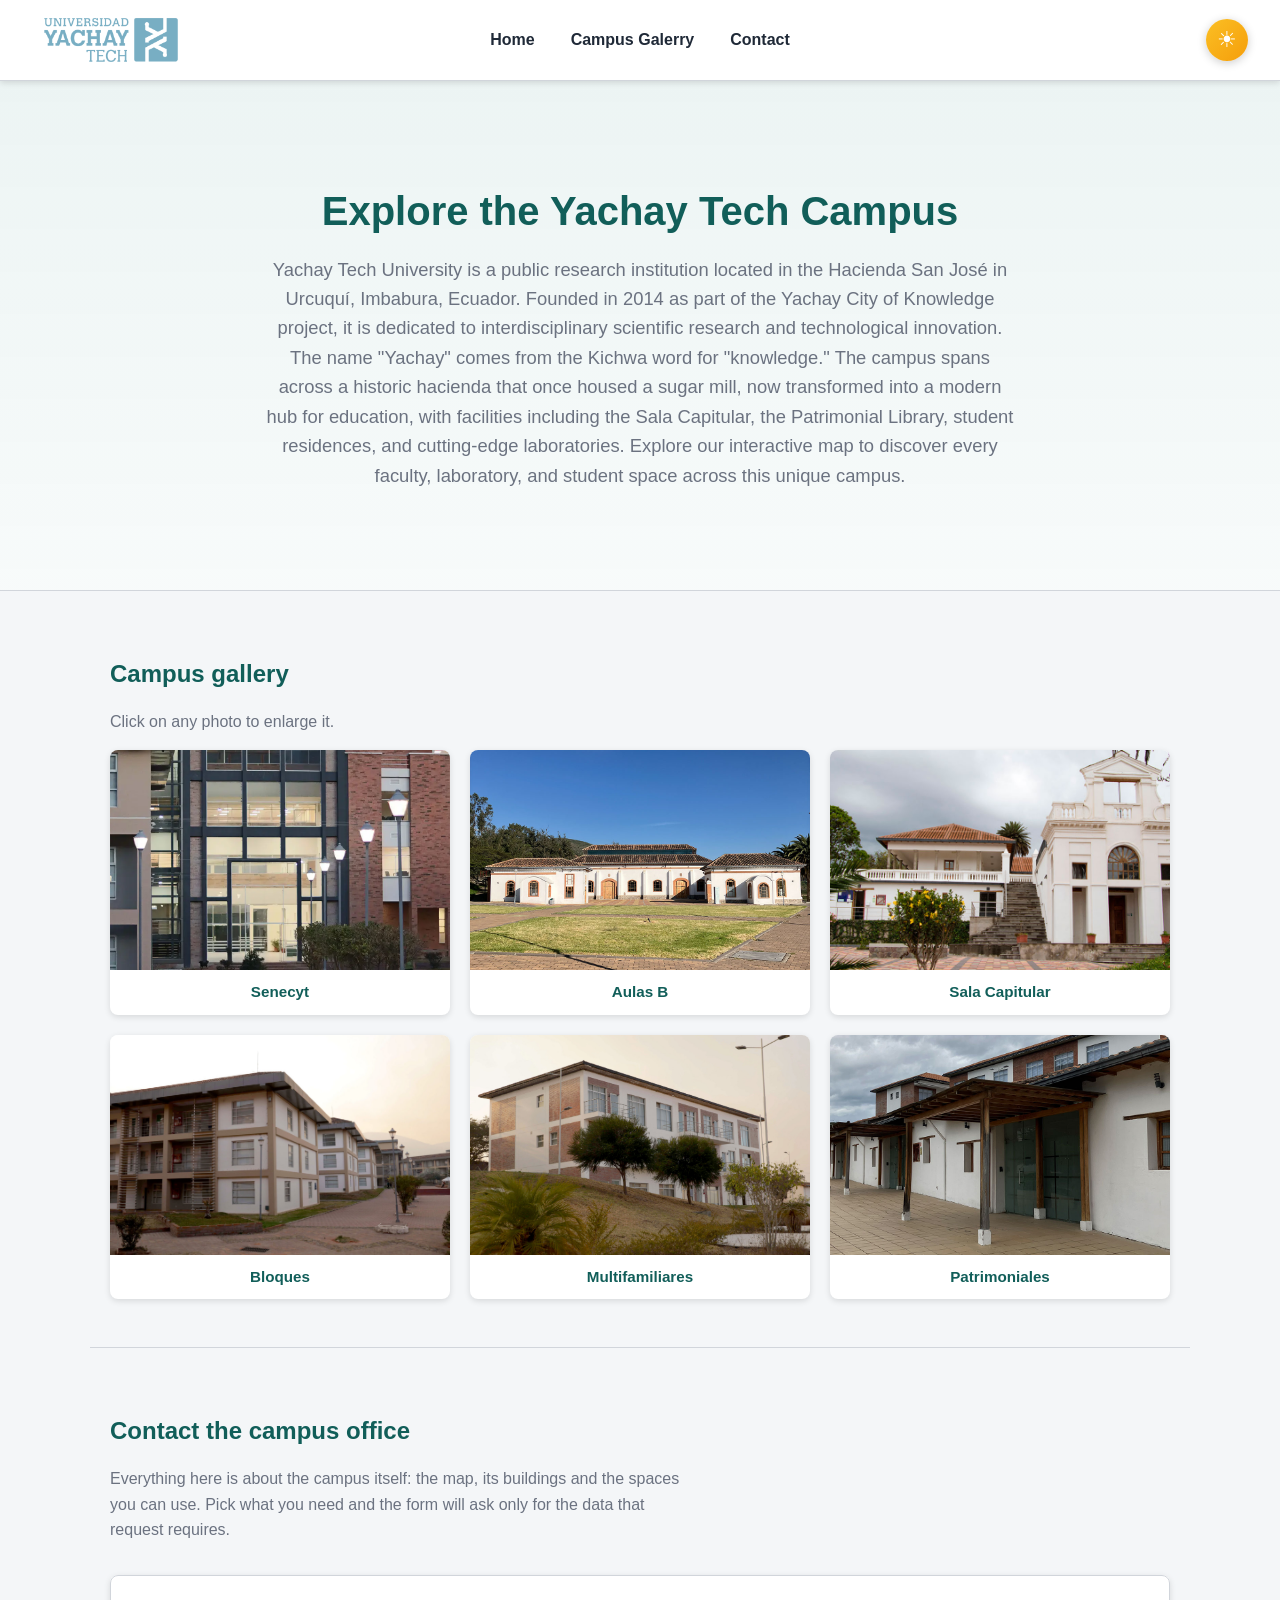
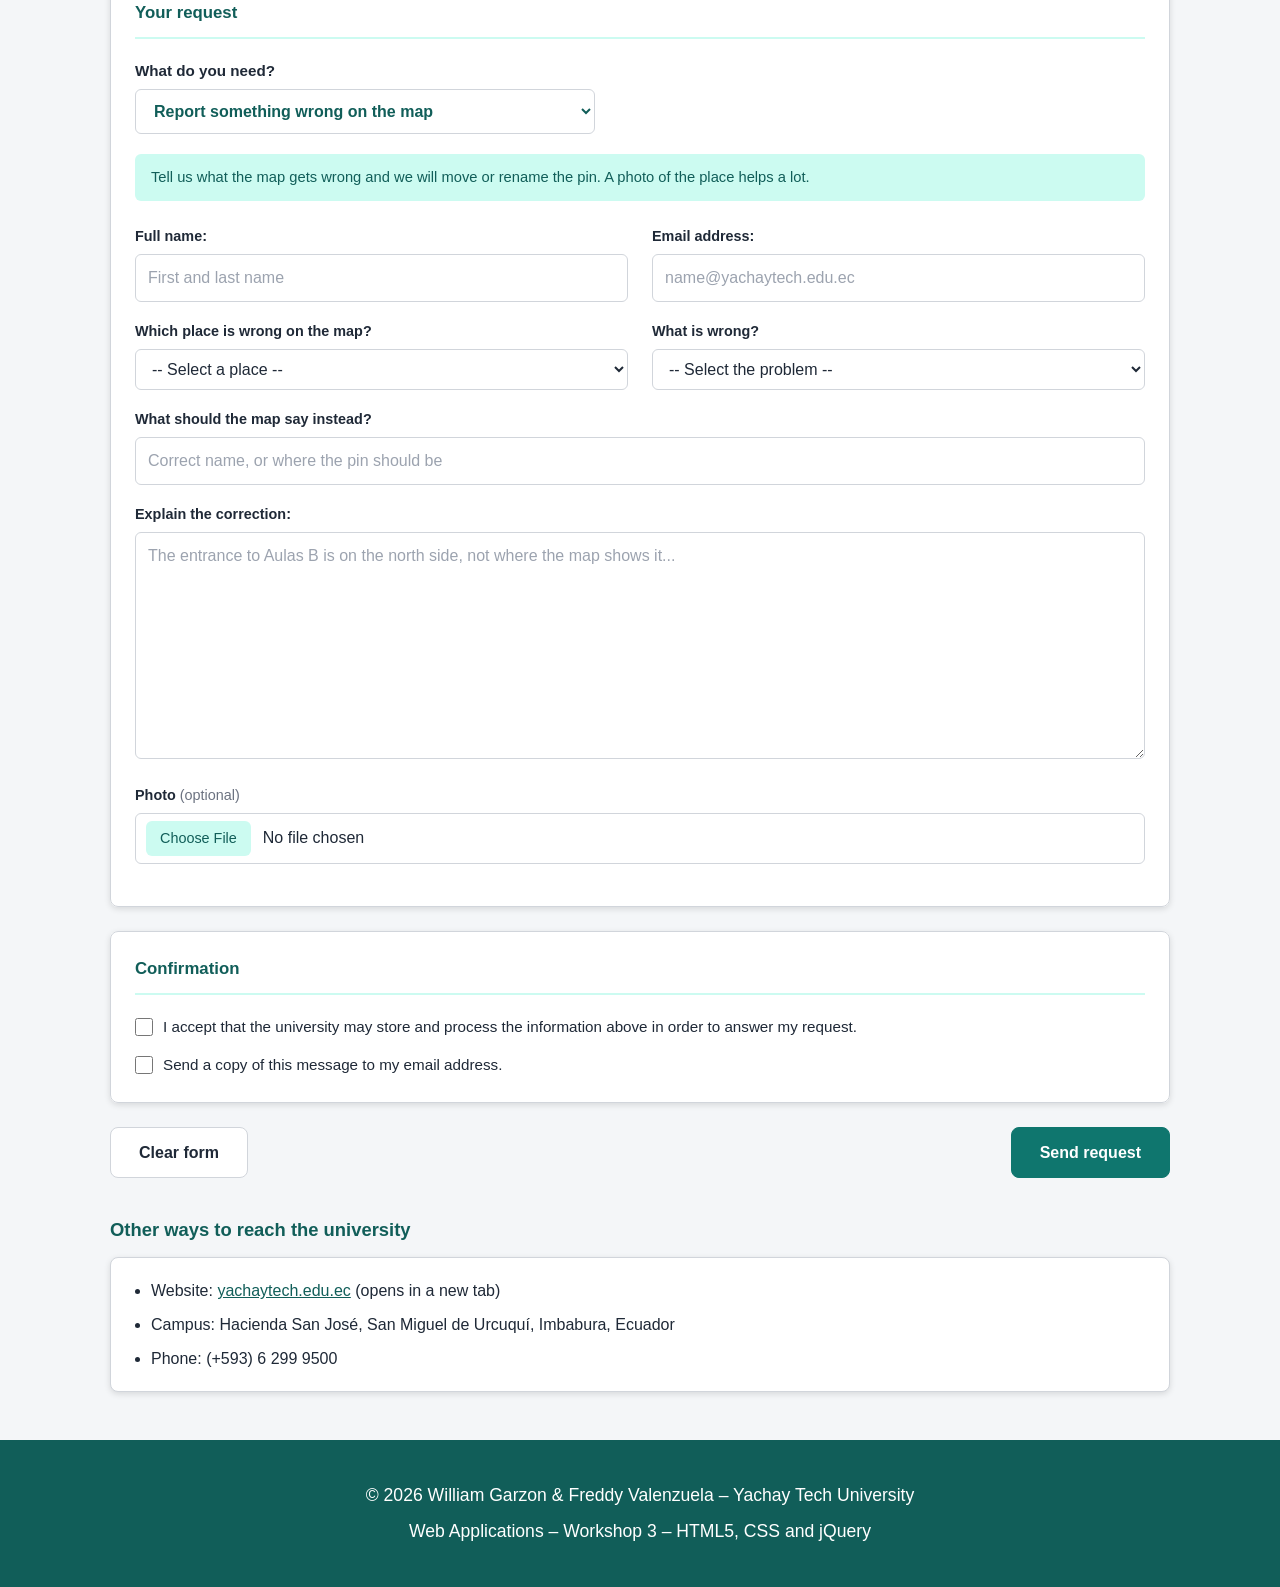
==== index.html @ a395639c "mover archivos a la carpeta raiz" ====
<!DOCTYPE html>
<html lang="en">

<head>
    <meta charset="UTF-8">
    <meta name="viewport" content="width=device-width, initial-scale=1.0">
    <title>Pagina Web </title>
    <link rel="stylesheet" href="style.css">

    <script src="https://code.jquery.com/jquery-3.7.1.min.js"></script>
</head>

<body>

    <a class="skip-link" href="#main">Skip to main content</a>

    <header class="navbar">
        <div class="logo">
            <img src="assets/logo_U.png" alt="Yachay Tech Logo">
        </div>
        <ul class="nav-links">
            <li><a href="#home">Home</a></li>
            <li><a href="#gallery">Campus Galerry</a></li>
            <li><a href="#contact">Contact</a></li>
        </ul>
        <button id="theme-toggle" class="theme-toggle" aria-label="Toggle dark mode">
            <span class="icon-sun">&#9728;</span>
            <span class="icon-moon">&#9790;</span>
        </button>
    </header>

    <section id="home" class="hero-section">
        <div class="hero-content">
            <h1>Explore the Yachay Tech Campus</h1>
            <p>Yachay Tech University is a public research institution located in the
                Hacienda San Jos&eacute; in Urcuqu&iacute;, Imbabura, Ecuador. Founded in 2014 as part
                of the Yachay City of Knowledge project, it is dedicated to interdisciplinary
                scientific research and technological innovation. The name "Yachay" comes from
                the Kichwa word for "knowledge." The campus spans across a historic hacienda
                that once housed a sugar mill, now transformed into a modern hub for education,
                with facilities including the Sala Capitular, the Patrimonial Library, student
                residences, and cutting-edge laboratories. Explore our interactive map to
                discover every faculty, laboratory, and student space across this unique campus.</p>
        </div>
    </section>

    <main id="main">

        <section id="gallery" class="section">
            <h2>Campus gallery</h2>
            <p class="section-intro">Click on any photo to enlarge it.</p>

            <div class="gallery-grid">

                <figure class="gallery-item">
                    <img class="gallery-img" tabindex="0" src="assets/senecyt.webp"
                        alt="Building Principal of Yachay Tech University" data-caption="Senecyt">
                    <figcaption>Senecyt</figcaption>
                </figure>

                <figure class="gallery-item">
                    <img class="gallery-img" tabindex="0" src="assets/Biblioteca_Universidad_Yachay_Tech_3.jpg"
                        alt="Aulas B" data-caption="Aulas B">
                    <figcaption>Aulas B</figcaption>
                </figure>

                <figure class="gallery-item">
                    <img class="gallery-img" tabindex="0" src="assets/sala-capitular-nueva.jpg" alt="Sala Capitular"
                        data-caption="Sala Capitular">
                    <figcaption>Sala Capitular</figcaption>
                </figure>

                <figure class="gallery-item">
                    <img class="gallery-img" tabindex="0"
                        src="assets/Residencias_Departamentos_Bloques_Universidad_Yachay_Tech-1536x1024.jpg"
                        alt="Bloques de residencias" data-caption="Bloques">
                    <figcaption>Bloques</figcaption>
                </figure>

                <figure class="gallery-item">
                    <img class="gallery-img" tabindex="0"
                        src="assets/Residencias_Departamentos_Multifamiliares_Universidad_Yachay_Tech-2048x1365.jpg"
                        alt="Multifamiliares" data-caption="Multifamiliares">
                    <figcaption>Multifamiliares</figcaption>
                </figure>

                <figure class="gallery-item">
                    <img class="gallery-img" tabindex="0" src="assets/Residencias_Universidad_Yachay_Tech_8.jpg"
                        alt="Patrimoniales" data-caption="Patrimoniales">
                    <figcaption>Patrimoniales</figcaption>
                </figure>

            </div>
        </section>

        <div id="image-modal" class="modal" role="dialog" aria-modal="true" aria-label="Enlarged image"
            aria-hidden="true">
            <div class="modal-box">
                <button type="button" id="modal-close" class="modal-close" aria-label="Close image">&times;</button>
                <img id="modal-img" src="" alt="">
                <p id="modal-caption"></p>
            </div>
        </div>


        <!-- ==============================================================
             PART 4 - William Garzon
             Contact form (name, email, message + submit button).

             It is an adaptive panel about the campus, not a generic
             university form: the request chosen at the top decides which
             questions appear. A field that only applies to some requests
             carries data-show-for="request1 request2"; script.js shows it
             and hides the rest. A hidden field is also disabled, so it is
             neither validated nor submitted.

             The list of places is the same six buildings of the gallery
             above, so both sections talk about the same campus.

             The form uses novalidate on purpose: the browser must NOT
             block the submit event, otherwise the jQuery validation of
             point 4.III would never run. The required attributes are
             kept as documentation and as a fallback.
             ============================================================== -->
        <section id="contact" class="section">
            <h2>Contact the campus office</h2>
            <p class="section-intro">
                Everything here is about the campus itself: the map, its
                buildings and the spaces you can use. Pick what you need and
                the form will ask only for the data that request requires.
            </p>

            <form id="contact-form" action="#" method="post" novalidate>

                <fieldset>
                    <legend>Your request</legend>

                    <p class="reason-field">
                        <label for="reason">What do you need?</label>
                        <select id="reason" name="reason">
                            <option value="map">Report something wrong on the map</option>
                            <option value="tour">Book a guided campus tour</option>
                            <option value="booking">Reserve a space on campus</option>
                            <option value="incident">Report a maintenance issue</option>
                            <option value="photo">Send a photo for the gallery</option>
                            <option value="building">Ask about a building</option>
                            <option value="route">Request an accessible route</option>
                            <option value="lost">Lost and found</option>
                            <option value="other">Something else</option>
                        </select>
                    </p>

                    <!-- script.js writes here the explanation of the request -->
                    <p class="reason-hint" id="reason-hint"></p>

                    <div class="fields-grid">

                        <!-- ---------- asked for every request ---------- -->
                        <p class="field">
                            <label for="fullname">Full name:</label>
                            <input type="text" id="fullname" name="fullname" placeholder="First and last name"
                                required>
                            <span class="error-msg" id="error-fullname"></span>
                        </p>

                        <p class="field">
                            <label for="email">Email address:</label>
                            <input type="email" id="email" name="email" placeholder="name@yachaytech.edu.ec" required>
                            <span class="error-msg" id="error-email"></span>
                        </p>

                        <!-- only where somebody may need to call back -->
                        <p class="field" data-show-for="tour booking lost">
                            <label for="phone">Phone number <span class="optional">(optional)</span></label>
                            <input type="tel" id="phone" name="phone" placeholder="099 999 9999">
                            <span class="error-msg" id="error-phone"></span>
                        </p>

                        <!-- the six places of the gallery. script.js rewrites
                             this label for each request -->
                        <p class="field" data-show-for="map incident photo building lost">
                            <label for="place">Place on campus:</label>
                            <select id="place" name="place" required>
                                <option value="">-- Select a place --</option>
                                <option value="senecyt">Senecyt building</option>
                                <option value="aulas-b">Aulas B</option>
                                <option value="sala-capitular">Sala Capitular</option>
                                <option value="bloques">Residences &ndash; Bloques</option>
                                <option value="multifamiliares">Residences &ndash; Multifamiliares</option>
                                <option value="patrimoniales">Residences &ndash; Patrimoniales</option>
                                <option value="elsewhere">Another place on campus</option>
                            </select>
                            <span class="error-msg" id="error-place"></span>
                        </p>

                        <!-- ---------- A. something wrong on the map ---------- -->
                        <p class="field" data-show-for="map">
                            <label for="map-issue">What is wrong?</label>
                            <select id="map-issue" name="map-issue" required>
                                <option value="">-- Select the problem --</option>
                                <option value="name">The name is wrong</option>
                                <option value="position">The pin is in the wrong position</option>
                                <option value="gone">The place no longer exists</option>
                                <option value="missing">The place is missing from the map</option>
                                <option value="photo">The photo does not match the place</option>
                            </select>
                            <span class="error-msg" id="error-map-issue"></span>
                        </p>

                        <p class="field field-wide" data-show-for="map">
                            <label for="map-fix">What should the map say instead?</label>
                            <input type="text" id="map-fix" name="map-fix" maxlength="120"
                                placeholder="Correct name, or where the pin should be" required>
                            <span class="error-msg" id="error-map-fix"></span>
                        </p>

                        <!-- ---------- B. guided campus tour ---------- -->
                        <p class="field" data-show-for="tour">
                            <label for="visit-date">Date of the visit:</label>
                            <input type="date" id="visit-date" name="visit-date" required>
                            <span class="error-msg" id="error-visit-date"></span>
                        </p>

                        <p class="field" data-show-for="tour">
                            <label for="visit-time">Time slot:</label>
                            <select id="visit-time" name="visit-time" required>
                                <option value="">-- Select a slot --</option>
                                <option value="morning">Morning &ndash; 09:00 to 12:00</option>
                                <option value="afternoon">Afternoon &ndash; 14:00 to 17:00</option>
                            </select>
                            <span class="error-msg" id="error-visit-time"></span>
                        </p>

                        <p class="field" data-show-for="tour">
                            <label for="group-size">How many people?</label>
                            <input type="number" id="group-size" name="group-size" min="1" max="40" step="1"
                                placeholder="1 to 40" required>
                            <span class="error-msg" id="error-group-size"></span>
                        </p>

                        <p class="field" data-show-for="tour">
                            <label for="group-type">Type of group:</label>
                            <select id="group-type" name="group-type" required>
                                <option value="">-- Select a group --</option>
                                <option value="school">School group</option>
                                <option value="applicant">Prospective students</option>
                                <option value="family">Family or friends</option>
                                <option value="company">Company or institution</option>
                            </select>
                            <span class="error-msg" id="error-group-type"></span>
                        </p>

                        <div class="field field-wide" data-show-for="tour">
                            <span class="field-label" id="stops-label">Places you want to include:</span>
                            <div class="check-row" id="tour-stops" tabindex="-1" role="group"
                                aria-labelledby="stops-label">
                                <label class="check">
                                    <input type="checkbox" name="stops" value="sala-capitular"> Sala Capitular
                                </label>
                                <label class="check">
                                    <input type="checkbox" name="stops" value="labs"> Laboratories
                                </label>
                                <label class="check">
                                    <input type="checkbox" name="stops" value="residences"> Residences
                                </label>
                                <label class="check">
                                    <input type="checkbox" name="stops" value="sports"> Sports field
                                </label>
                            </div>
                            <span class="error-msg" id="error-tour-stops"></span>
                        </div>

                        <p class="field field-wide choice" data-show-for="tour">
                            <input type="checkbox" id="transport" name="transport" value="yes">
                            <label for="transport">We need transport from Ibarra to the campus.</label>
                        </p>

                        <!-- ---------- C. reserve a space ---------- -->
                        <p class="field" data-show-for="booking">
                            <label for="space-type">Which space?</label>
                            <select id="space-type" name="space-type" required>
                                <option value="">-- Select a space --</option>
                                <option value="auditorium">Auditorium</option>
                                <option value="classroom">Classroom</option>
                                <option value="sports">Sports field</option>
                                <option value="study">Study room</option>
                            </select>
                            <span class="error-msg" id="error-space-type"></span>
                        </p>

                        <p class="field" data-show-for="booking">
                            <label for="booking-date">Date:</label>
                            <input type="date" id="booking-date" name="booking-date" required>
                            <span class="error-msg" id="error-booking-date"></span>
                        </p>

                        <p class="field" data-show-for="booking">
                            <label for="start-time">From:</label>
                            <input type="time" id="start-time" name="start-time" required>
                            <span class="error-msg" id="error-start-time"></span>
                        </p>

                        <p class="field" data-show-for="booking">
                            <label for="end-time">Until:</label>
                            <input type="time" id="end-time" name="end-time" required>
                            <span class="error-msg" id="error-end-time"></span>
                        </p>

                        <p class="field" data-show-for="booking">
                            <label for="attendees">People attending:</label>
                            <input type="number" id="attendees" name="attendees" min="1" max="500" step="1" required>
                            <span class="error-msg" id="error-attendees"></span>
                        </p>

                        <div class="field" data-show-for="booking">
                            <span class="field-label" id="event-label">Type of event:</span>
                            <div class="check-row" role="radiogroup" aria-labelledby="event-label">
                                <label class="check">
                                    <input type="radio" name="event-type" value="academic" checked> Academic
                                </label>
                                <label class="check">
                                    <input type="radio" name="event-type" value="external"> External
                                </label>
                            </div>
                        </div>

                        <div class="field field-wide" data-show-for="booking">
                            <span class="field-label" id="equipment-label">Equipment you need
                                <span class="optional">(optional)</span></span>
                            <div class="check-row" role="group" aria-labelledby="equipment-label">
                                <label class="check">
                                    <input type="checkbox" name="equipment" value="projector"> Projector
                                </label>
                                <label class="check">
                                    <input type="checkbox" name="equipment" value="sound"> Sound system
                                </label>
                                <label class="check">
                                    <input type="checkbox" name="equipment" value="chairs"> Extra chairs
                                </label>
                            </div>
                        </div>

                        <!-- ---------- D. maintenance issue ---------- -->
                        <p class="field" data-show-for="incident">
                            <label for="floor-room">Floor or room number:</label>
                            <input type="text" id="floor-room" name="floor-room" maxlength="30"
                                placeholder="2nd floor, room 204" required>
                            <span class="error-msg" id="error-floor-room"></span>
                        </p>

                        <p class="field" data-show-for="incident">
                            <label for="issue-type">Type of issue:</label>
                            <select id="issue-type" name="issue-type" required>
                                <option value="">-- Select the issue --</option>
                                <option value="lighting">Lighting</option>
                                <option value="water">Water or plumbing</option>
                                <option value="electrical">Electrical</option>
                                <option value="furniture">Furniture</option>
                                <option value="cleaning">Cleaning</option>
                                <option value="internet">Internet or network</option>
                            </select>
                            <span class="error-msg" id="error-issue-type"></span>
                        </p>

                        <p class="field" data-show-for="incident">
                            <label for="noticed-date">When did you notice it?</label>
                            <input type="date" id="noticed-date" name="noticed-date" required>
                            <span class="error-msg" id="error-noticed-date"></span>
                        </p>

                        <div class="field" data-show-for="incident">
                            <span class="field-label" id="severity-label">How urgent is it?</span>
                            <div class="check-row" role="radiogroup" aria-labelledby="severity-label">
                                <label class="check">
                                    <input type="radio" name="severity" value="low" checked> It can wait
                                </label>
                                <label class="check">
                                    <input type="radio" name="severity" value="week"> This week
                                </label>
                                <label class="check">
                                    <input type="radio" name="severity" value="danger"> It is dangerous now
                                </label>
                            </div>
                        </div>

                        <!-- ---------- E. a photo for the gallery ---------- -->
                        <p class="field" data-show-for="photo">
                            <label for="photo-date">When did you take it?</label>
                            <input type="date" id="photo-date" name="photo-date" required>
                            <span class="error-msg" id="error-photo-date"></span>
                        </p>

                        <p class="field" data-show-for="photo">
                            <label for="photo-credit">Name for the credit <span class="optional">(optional)</span></label>
                            <input type="text" id="photo-credit" name="photo-credit" maxlength="60"
                                placeholder="How you want to be named under the photo">
                        </p>

                        <p class="field field-wide choice" data-show-for="photo">
                            <input type="checkbox" id="photo-consent" name="photo-consent" value="yes" required>
                            <label for="photo-consent">
                                I took this photo and I authorise the university to publish it in the campus gallery.
                            </label>
                            <span class="error-msg" id="error-photo-consent"></span>
                        </p>

                        <!-- ---------- F. question about a building ---------- -->
                        <p class="field" data-show-for="building">
                            <label for="info-type">What do you want to know?</label>
                            <select id="info-type" name="info-type" required>
                                <option value="">-- Select a topic --</option>
                                <option value="hours">Opening hours</option>
                                <option value="directions">How to get there</option>
                                <option value="contact">Who is in charge</option>
                                <option value="accessibility">Accessibility of the building</option>
                            </select>
                            <span class="error-msg" id="error-info-type"></span>
                        </p>

                        <!-- ---------- G. accessible route ---------- -->
                        <p class="field" data-show-for="route">
                            <label for="route-from">From:</label>
                            <select id="route-from" name="route-from" required>
                                <option value="">-- Starting point --</option>
                                <option value="senecyt">Senecyt building</option>
                                <option value="aulas-b">Aulas B</option>
                                <option value="sala-capitular">Sala Capitular</option>
                                <option value="bloques">Residences &ndash; Bloques</option>
                                <option value="multifamiliares">Residences &ndash; Multifamiliares</option>
                                <option value="patrimoniales">Residences &ndash; Patrimoniales</option>
                            </select>
                            <span class="error-msg" id="error-route-from"></span>
                        </p>

                        <p class="field" data-show-for="route">
                            <label for="route-to">To:</label>
                            <select id="route-to" name="route-to" required>
                                <option value="">-- Destination --</option>
                                <option value="senecyt">Senecyt building</option>
                                <option value="aulas-b">Aulas B</option>
                                <option value="sala-capitular">Sala Capitular</option>
                                <option value="bloques">Residences &ndash; Bloques</option>
                                <option value="multifamiliares">Residences &ndash; Multifamiliares</option>
                                <option value="patrimoniales">Residences &ndash; Patrimoniales</option>
                            </select>
                            <span class="error-msg" id="error-route-to"></span>
                        </p>

                        <p class="field" data-show-for="route">
                            <label for="barrier">Barrier you found:</label>
                            <select id="barrier" name="barrier" required>
                                <option value="">-- Select the barrier --</option>
                                <option value="stairs">Stairs with no ramp</option>
                                <option value="lift">No lift in the building</option>
                                <option value="narrow">The path is too narrow</option>
                                <option value="surface">Broken or loose surface</option>
                                <option value="signs">No signage</option>
                            </select>
                            <span class="error-msg" id="error-barrier"></span>
                        </p>

                        <p class="field field-wide choice" data-show-for="route">
                            <input type="checkbox" id="mobility-support" name="mobility-support" value="yes">
                            <label for="mobility-support">I use a wheelchair or need someone to help me on the
                                way.</label>
                        </p>

                        <!-- ---------- H. lost and found ---------- -->
                        <div class="field" data-show-for="lost">
                            <span class="field-label" id="lost-label">What happened?</span>
                            <div class="check-row" role="radiogroup" aria-labelledby="lost-label">
                                <label class="check">
                                    <input type="radio" name="lost-or-found" value="lost" checked> I lost something
                                </label>
                                <label class="check">
                                    <input type="radio" name="lost-or-found" value="found"> I found something
                                </label>
                            </div>
                        </div>

                        <p class="field" data-show-for="lost">
                            <label for="lost-date">On which day?</label>
                            <input type="date" id="lost-date" name="lost-date" required>
                            <span class="error-msg" id="error-lost-date"></span>
                        </p>

                        <p class="field field-wide" data-show-for="lost">
                            <label for="object">Describe the object:</label>
                            <input type="text" id="object" name="object" maxlength="120"
                                placeholder="Black backpack with a blue water bottle" required>
                            <span class="error-msg" id="error-object"></span>
                        </p>

                        <!-- ---------- anything else ---------- -->
                        <p class="field field-wide" data-show-for="other">
                            <label for="subject">Subject:</label>
                            <input type="text" id="subject" name="subject" maxlength="80" required>
                            <span class="error-msg" id="error-subject"></span>
                        </p>

                        <!-- ---------- asked for every request ---------- -->
                        <p class="field field-wide">
                            <label for="message">Message:</label>
                            <textarea id="message" name="message" rows="8" required></textarea>
                            <span class="error-msg" id="error-message"></span>
                        </p>

                        <p class="field field-wide" data-show-for="map incident photo lost">
                            <label for="attachment">Photo <span class="optional" id="attachment-note">(optional)</span></label>
                            <input type="file" id="attachment" name="attachment" accept="image/*">
                            <span class="error-msg" id="error-attachment"></span>
                        </p>

                    </div>
                </fieldset>

                <fieldset>
                    <legend>Confirmation</legend>

                    <p class="choice">
                        <input type="checkbox" id="accept" name="accept" value="yes" required>
                        <label for="accept">
                            I accept that the university may store and process the
                            information above in order to answer my request.
                        </label>
                        <span class="error-msg" id="error-accept"></span>
                    </p>

                    <p class="choice">
                        <input type="checkbox" id="copy" name="copy" value="yes">
                        <label for="copy">
                            Send a copy of this message to my email address.
                        </label>
                    </p>
                </fieldset>

                <div class="form-actions">
                    <button type="reset" class="btn">Clear form</button>
                    <button type="submit" class="btn btn-primary">Send request</button>
                </div>

            </form>

            <h3>Other ways to reach the university</h3>
            <ul class="contact-list">
                <li>
                    Website:
                    <a href="https://www.yachaytech.edu.ec/" target="_blank" rel="noopener">yachaytech.edu.ec</a>
                    (opens in a new tab)
                </li>
                <li>
                    Campus: <span lang="es">Hacienda San Jos&eacute;, San Miguel de
                        Urcuqu&iacute;, Imbabura, Ecuador</span>
                </li>
                <li>
                    Phone: (+593) 6 299 9500
                </li>
            </ul>
        </section>

    </main>

    <footer>
        <p>&copy; 2026 William Garzon &amp; Freddy Valenzuela &ndash; Yachay Tech University</p>
        <p>Web Applications &ndash; Workshop 3 &ndash; HTML5, CSS and jQuery</p>
    </footer>

    <script src="script.js"></script>

</body>

</html>
---- style.css ----
/* =====================================================================
   Web Applications - Workshop 3
   William Garzon & Freddy Valenzuela
   ===================================================================== */
/* =====================================================================
   FREDDY'S ZONE - Navigation Bar & Hero Section
   ===================================================================== */

.navbar {
    display: flex;
    justify-content: space-between;
    align-items: center;
    padding: 16px 32px;
    background-color: var(--surface);
    border-bottom: 1px solid var(--line);
    box-shadow: var(--shadow);
    position: sticky;
    top: 0;
    z-index: 100;
}

.nav-links {
    position: absolute;
    left: 50%;
    transform: translateX(-50%);
}

.logo img {
    height: 48px;
    width: auto;
    display: block;
}

.nav-links {
    display: flex;
    list-style: none;
    gap: 28px;
    margin: 0;
    padding: 0;
}

.nav-links a {
    text-decoration: none;
    font-weight: 600;
    color: var(--ink);
    padding: 6px 4px;
    position: relative;
    transition: color .2s;
}

/* Hover effect on navigation links (Requirement 3.III) */
.nav-links a:hover {
    color: var(--brand);
}

.nav-links a::after {
    content: '';
    position: absolute;
    bottom: 0;
    left: 0;
    width: 0;
    height: 2px;
    background-color: var(--brand);
    transition: width .2s ease;
}

.nav-links a:hover::after {
    width: 100%;
}

.hero-section {
    background: linear-gradient(rgba(15, 118, 110, 0.08), rgba(15, 118, 110, 0.03)), var(--surface);
    padding: 72px 20px;
    text-align: center;
    border-bottom: 1px solid var(--line);
}

.hero-content {
    max-width: 750px;
    margin: 0 auto;
}

.hero-content h1 {
    font-size: 2.5rem;
    margin-bottom: 16px;
    color: var(--brand-dark);
}

.hero-content p {
    font-size: 1.15rem;
    color: var(--muted);
    margin-bottom: 28px;
    line-height: 1.6;
}

.hero-btn {
    display: inline-block;
    padding: 12px 28px;
    font-size: 1rem;
    font-weight: 600;
    color: #fff;
    background-color: var(--brand);
    border: none;
    border-radius: var(--radius);
    cursor: pointer;
    text-decoration: none;
    box-shadow: var(--shadow);
    transition: background-color .2s, transform .2s, box-shadow .2s;
}

/* Hover effect on hero button (Requirement 3.III) */
.hero-btn:hover {
    background-color: var(--brand-dark);
    transform: translateY(-2px);
    box-shadow: 0 4px 12px rgba(0, 0, 0, 0.15);
}

.hero-btn:focus-visible {
    outline: 3px solid var(--brand);
    outline-offset: 2px;
}

/* Media Queries for Navbar & Hero Responsiveness */
@media (max-width: 768px) {
    .navbar {
        flex-wrap: wrap;
        justify-content: center;
        gap: 12px;
        padding: 16px;
    }

    .nav-links {
        position: static;
        transform: none;
        order: 3;
        width: 100%;
        justify-content: center;
    }

    .theme-toggle {
        position: absolute;
        right: 16px;
        top: 16px;
    }

    .nav-links {
        gap: 16px;
    }

    .hero-section {
        padding: 48px 16px;
    }

    .hero-content h1 {
        font-size: 2rem;
    }
}

/* =====================================================================
   0. BASE COMPARTIDA - PARA QUE NO LE PIENSES
   ===================================================================== */

:root {
    --brand: #0f766e;
    --brand-dark: #115e59;
    --brand-light: #ccfbf1;
    --ink: #1f2937;
    --muted: #6b7280;
    --line: #d1d5db;
    --surface: #ffffff;
    --bg: #f4f6f8;
    --danger: #b91c1c;
    --radius: 8px;
    --shadow: 0 2px 6px rgba(0, 0, 0, .12);
}

* {
    box-sizing: border-box;
}

body {
    margin: 0;
    font-family: "Segoe UI", Arial, Helvetica, sans-serif;
    font-size: 16px;
    line-height: 1.6;
    color: var(--ink);
    /* the jQuery hero button (point 4.I) overwrites this colour */
    background-color: var(--bg);
}

h1,
h2,
h3 {
    line-height: 1.25;
    color: var(--brand-dark);
}

a {
    color: var(--brand-dark);
}

img {
    max-width: 100%;
}

/* Accessibility: the "Skip to main content" link only shows on focus */
.skip-link {
    position: absolute;
    left: -9999px;
}

.skip-link:focus {
    left: 8px;
    top: 8px;
    z-index: 100;
    padding: 8px 12px;
    background: var(--surface);
    border: 2px solid var(--brand);
    border-radius: var(--radius);
}

/* Every section shares the same centred column */
.section {
    max-width: 1100px;
    margin: 0 auto;
    padding: 48px 20px;
}

.section-intro {
    max-width: 65ch;
    color: var(--muted);
}

/* Shared buttons - hover effect required by point 3.III */
.btn {
    padding: 10px 20px;
    font: inherit;
    color: var(--ink);
    background-color: var(--surface);
    border: 1px solid var(--line);
    border-radius: var(--radius);
    cursor: pointer;
    transition: background-color .2s, color .2s, transform .2s;
}

.btn:hover {
    background-color: var(--brand-light);
    transform: translateY(-2px);
}

.btn-primary {
    color: #fff;
    background-color: var(--brand);
    border-color: var(--brand);
}

.btn-primary:hover {
    background-color: var(--brand-dark);
}

.btn:focus-visible {
    outline: 3px solid var(--brand);
    outline-offset: 2px;
}

footer {
    padding: 36px 20px;
    text-align: center;
    color: #ffffff;
    background-color: var(--brand-dark);
    font-size: 1.1rem;
    line-height: 1.8;
}

footer p {
    margin: 4px 0;
}



/* TODO Freddy: .navbar, .nav-list, .nav-list a:hover, #hero, #hero-btn */

/* ======================= END OF FREDDY'S ZONE ======================== */


/* =====================================================================
   3. WILLIAM GARZON - image gallery (CSS Grid)
   ===================================================================== */

.gallery-grid {
    display: grid;
    grid-template-columns: repeat(3, 1fr);
    gap: 20px;
}

.gallery-item {
    /* <figure> has a default margin, remove it */
    margin: 0;
    overflow: hidden;
    background-color: var(--surface);
    border-radius: var(--radius);
    box-shadow: var(--shadow);
}

.gallery-img {
    display: block;
    width: 100%;
    /* all the photos have different proportions: crop them to the
       same box so the grid stays even */
    height: 220px;
    object-fit: cover;
    cursor: pointer;
    transition: transform .3s, filter .3s;
}

/* hover effect on the photos */
.gallery-item:hover .gallery-img {
    transform: scale(1.06);
    filter: brightness(1.05);
}

/* the photos are reachable with the keyboard (tabindex="0") */
.gallery-img:focus-visible {
    outline: 3px solid var(--brand);
    outline-offset: -3px;
}

.gallery-item figcaption {
    padding: 10px 12px;
    font-size: .95rem;
    font-weight: bold;
    color: var(--brand-dark);
    text-align: center;
}


/* ---------- Popup modal of the gallery (point 4.II) ----------
   The modal is always display:flex so the photo stays centred;
   it is hidden with opacity + visibility, which also gives a fade.
   script.js only has to add/remove the class .is-open           */

/* the navbar is sticky with z-index 100, so the modal has to go above
   it. On top of that script.js slides the navbar away while a photo is
   open: it moves with transform, so nothing in the page shifts */
.navbar {
    transition: transform .25s ease, opacity .25s ease;
}

.navbar.is-hidden {
    transform: translateY(-100%);
    opacity: 0;
    pointer-events: none;
}

.modal {
    position: fixed;
    inset: 0;
    z-index: 200;
    display: flex;
    align-items: center;
    justify-content: center;
    padding: 24px;
    background-color: rgba(0, 0, 0, .8);
    opacity: 0;
    visibility: hidden;
    transition: opacity .25s, visibility .25s;
}

.modal.is-open {
    opacity: 1;
    visibility: visible;
}

/* the box has no fixed width: it shrinks to the photo, so a portrait
   picture does not leave white bars on both sides */
.modal-box {
    position: relative;
    max-width: 900px;
    padding: 16px;
    background-color: var(--surface);
    border-radius: var(--radius);
    text-align: center;
}

.modal-box img {
    display: block;
    width: auto;
    max-width: 100%;
    max-height: 75vh;
    border-radius: var(--radius);
}

#modal-caption {
    margin: 12px 0 0;
    font-weight: bold;
    color: var(--brand-dark);
}

.modal-close {
    position: absolute;
    top: -14px;
    right: -14px;
    width: 40px;
    height: 40px;
    font-size: 1.5rem;
    line-height: 1;
    color: #fff;
    background-color: var(--brand-dark);
    border: 2px solid #fff;
    border-radius: 50%;
    cursor: pointer;
    transition: background-color .2s, transform .2s;
}

.modal-close:hover {
    background-color: var(--danger);
    transform: rotate(90deg);
}


/* =====================================================================
   4. WILLIAM GARZON - contact form (CSS Grid + Flexbox)
   Adaptive panel. Same visual language as the gallery: white cards
   with a soft shadow over the grey page background.
   ===================================================================== */

#contact {
    border-top: 1px solid var(--line);
}

#contact h3 {
    margin: 40px 0 16px;
    font-size: 1.15rem;
}

#contact-form {
    display: flex;
    flex-direction: column;
    gap: 24px;
    margin-top: 32px;
}

/* ---------- the panels ---------- */
fieldset {
    margin: 0;
    padding: 24px;
    background-color: var(--surface);
    border: 1px solid var(--line);
    border-radius: var(--radius);
    box-shadow: var(--shadow);
    /* contains the floated legend */
    display: flow-root;
}

/* the legend is floated so it sits inside the card instead of on top
   of the border, and it gets its own separator line */
legend {
    float: left;
    width: 100%;
    padding: 0 0 10px;
    margin-bottom: 20px;
    font-size: 1.05rem;
    font-weight: 700;
    color: var(--brand-dark);
    border-bottom: 2px solid var(--brand-light);
}

legend+* {
    clear: both;
}

/* ---------- the selector that drives the whole panel ---------- */
.reason-field {
    max-width: 460px;
    margin: 0 0 20px;
}

.reason-field label {
    font-size: .95rem;
}

.reason-field select {
    padding: 12px 14px;
    font-size: 1rem;
    font-weight: 600;
    color: var(--brand-dark);
}

/* ---------- the adaptive questions ---------- */

/* script.js writes the explanation of the chosen reason here */
.reason-hint {
    margin: 0 0 24px;
    padding: 12px 16px;
    font-size: .92rem;
    color: var(--brand-dark);
    background-color: var(--brand-light);
    border-radius: 6px;
}

.reason-hint:empty {
    display: none;
}

.fields-grid {
    display: grid;
    grid-template-columns: 1fr 1fr;
    gap: 0 24px;
}

/* script.js adds .is-swapping while it changes the questions, so they
   fade out and back in instead of popping */
.reason-hint,
.fields-grid {
    transition: opacity .18s ease;
}

.reason-hint.is-swapping,
.fields-grid.is-swapping {
    opacity: 0;
}

.field {
    margin: 0 0 18px;
}

/* subject, message and the attachment take the whole width */
.field-wide {
    grid-column: 1 / -1;
}

label {
    display: block;
    margin-bottom: 6px;
    font-size: .9rem;
    font-weight: 600;
    color: var(--ink);
}

.optional {
    font-weight: 400;
    color: var(--muted);
}

/* a group of radios or checkboxes is not a single control, so it gets a
   plain <span> as its title instead of a <label for> */
.field-label {
    display: block;
    margin-bottom: 6px;
    font-size: .9rem;
    font-weight: 600;
    color: var(--ink);
}

/* the box that holds the options of one group */
.check-row {
    display: flex;
    flex-wrap: wrap;
    gap: 10px 20px;
    padding: 12px 14px;
    background-color: var(--surface);
    border: 1px solid var(--line);
    border-radius: 6px;
}

.check-row:focus-visible {
    outline: 2px solid var(--brand);
    outline-offset: 1px;
}

/* script.js can mark a whole group as wrong, not only single inputs */
.check-row.is-invalid {
    border-color: var(--danger);
    background-color: #fef2f2;
}

.check {
    display: flex;
    align-items: center;
    gap: 8px;
    margin: 0;
    font-size: .95rem;
    font-weight: 400;
    cursor: pointer;
}

.check input {
    width: 17px;
    height: 17px;
    margin: 0;
    flex-shrink: 0;
    accent-color: var(--brand);
    cursor: pointer;
}

input[type="text"],
input[type="email"],
input[type="tel"],
input[type="date"],
input[type="time"],
input[type="number"],
input[type="file"],
select,
textarea {
    width: 100%;
    padding: 10px 12px;
    font: inherit;
    color: var(--ink);
    background-color: var(--surface);
    border: 1px solid var(--line);
    border-radius: 6px;
    transition: border-color .2s, box-shadow .2s;
}

input::placeholder,
textarea::placeholder {
    color: #9ca3af;
}

select {
    cursor: pointer;
}

textarea {
    resize: vertical;
    min-height: 150px;
}

/* the native "Choose file" button looks foreign, dress it as a chip */
input[type="file"] {
    padding: 7px 10px;
    cursor: pointer;
}

input[type="file"]::file-selector-button {
    margin-right: 12px;
    padding: 6px 14px;
    font: inherit;
    font-size: .9rem;
    color: var(--brand-dark);
    background-color: var(--brand-light);
    border: none;
    border-radius: 6px;
    cursor: pointer;
    transition: background-color .2s;
}

/* solid brand colour on hover: it works in the light and the dark theme,
   a fixed mint would break when --brand-light turns dark */
input[type="file"]:hover::file-selector-button {
    color: #fff;
    background-color: var(--brand);
}

/* hover and focus: the teal ring ties the form to the rest of the site */
input:hover,
select:hover,
textarea:hover {
    border-color: #9ca3af;
}

input:focus,
select:focus,
textarea:focus {
    border-color: var(--brand);
    box-shadow: 0 0 0 3px rgba(15, 118, 110, .15);
}

input:focus-visible,
select:focus-visible,
textarea:focus-visible {
    outline: 2px solid var(--brand);
    outline-offset: 1px;
}

/* ---------- panel 3: the confirmation checkboxes ---------- */
.choice {
    display: flex;
    flex-wrap: wrap;
    align-items: flex-start;
    gap: 10px;
    margin: 0 0 14px;
}

.choice:last-child {
    margin-bottom: 0;
}

.choice input[type="checkbox"] {
    width: 18px;
    height: 18px;
    margin: 3px 0 0;
    flex-shrink: 0;
    accent-color: var(--brand);
    cursor: pointer;
}

.choice label {
    flex: 1;
    margin: 0;
    font-size: .95rem;
    font-weight: 400;
    cursor: pointer;
}

/* an error under a checkbox always starts on its own line */
.choice .error-msg {
    flex: 1 0 100%;
}

/* ---------- validation states (point 4.III) ---------- */
/* script.js adds .is-invalid to the field and writes the text
   inside its <span class="error-msg"> */

.is-invalid {
    border-color: var(--danger);
    background-color: #fef2f2;
}

.is-invalid:focus {
    border-color: var(--danger);
    box-shadow: 0 0 0 3px rgba(185, 28, 28, .15);
}

.error-msg {
    display: block;
    margin-top: 6px;
    font-size: .85rem;
    font-weight: 600;
    color: var(--danger);
}

/* no empty message, no wasted space under every single field */
.error-msg:empty {
    display: none;
}

/* the dark red of the light theme is hard to read on the dark one */
body.dark .error-msg {
    color: #f87171;
}

/* ---------- buttons ---------- */
.form-actions {
    display: flex;
    flex-wrap: wrap;
    justify-content: space-between;
    gap: 12px;
    margin: 0;
}

.form-actions .btn {
    padding: 12px 28px;
    font-weight: 600;
}

/* ---------- other ways to reach the university ---------- */
.contact-list {
    margin: 0;
    padding: 20px 20px 20px 40px;
    background-color: var(--surface);
    border: 1px solid var(--line);
    border-radius: var(--radius);
    box-shadow: var(--shadow);
}

.contact-list li+li {
    margin-top: 8px;
}

/* ---------- the form on smaller screens ---------- */
@media (max-width: 900px) {
    .fields-grid {
        grid-template-columns: 1fr;
    }
}

@media (max-width: 600px) {
    fieldset {
        padding: 20px 16px;
    }

    /* the main action first when the buttons stack */
    .form-actions {
        flex-direction: column-reverse;
    }
}



/* =====================================================================
   5. RESPONSIVENESS - media queries (point 3.IV)
   ===================================================================== */

/* tablets: gallery in two columns
   (the form has its own media queries at the end of section 4) */
@media (max-width: 900px) {
    .gallery-grid {
        grid-template-columns: repeat(2, 1fr);
    }
}

/* phones: everything in one column and less padding */
@media (max-width: 600px) {
    .section {
        padding: 32px 16px;
    }

    .gallery-grid {
        grid-template-columns: 1fr;
        gap: 16px;
    }

    .gallery-img {
        height: 200px;
    }

    .modal {
        padding: 12px;
    }

    .modal-close {
        top: 4px;
        right: 4px;
    }
}

/* users who prefer no animation */
@media (prefers-reduced-motion: reduce) {

    .btn,
    .gallery-img,
    .modal,
    .modal-close {
        transition: none;
    }
}

/* =====================================================================
   6. DARK MODE - Sun/Moon toggle button
   ===================================================================== */

.theme-toggle {
    position: relative;
    width: 42px;
    height: 42px;
    border-radius: 50%;
    border: none;
    cursor: pointer;
    background: linear-gradient(135deg, #fbbf24, #f59e0b);
    color: #fff;
    font-size: 1.4rem;
    line-height: 1;
    box-shadow: 0 2px 10px rgba(0, 0, 0, 0.2);
    transition: background .3s, transform .3s, box-shadow .3s;
    display: flex;
    align-items: center;
    justify-content: center;
    flex-shrink: 0;
}

.theme-toggle:hover {
    transform: scale(1.1);
    box-shadow: 0 4px 16px rgba(0, 0, 0, 0.3);
}

.theme-toggle .icon-moon {
    display: none;
}

.theme-toggle .icon-sun {
    display: inline;
}

body.dark .theme-toggle {
    background: linear-gradient(135deg, #6366f1, #4f46e5);
}

body.dark .theme-toggle .icon-moon {
    display: inline;
}

body.dark .theme-toggle .icon-sun {
    display: none;
}

/* ---------- Dark mode color overrides ---------- */

body.dark {
    --ink: #e5e7eb;
    --muted: #9ca3af;
    --line: #4b5563;
    --surface: #1f2937;
    --bg: #111827;
    --brand-light: #134e4a;
    --brand: #14b8a6;
    --brand-dark: #5eead4;
}

body.dark .hero-section {
    background: linear-gradient(rgba(94, 234, 212, 0.05), rgba(94, 234, 212, 0.02)), var(--surface);
}

body.dark .gallery-img {
    filter: brightness(0.9);
}

body.dark .gallery-item:hover .gallery-img {
    filter: brightness(1.1);
}

body.dark .modal-box {
    background-color: var(--surface);
}

body.dark .is-invalid {
    background-color: #450a0a;
}

body.dark .btn {
    background-color: var(--surface);
    color: var(--ink);
    border-color: var(--line);
}
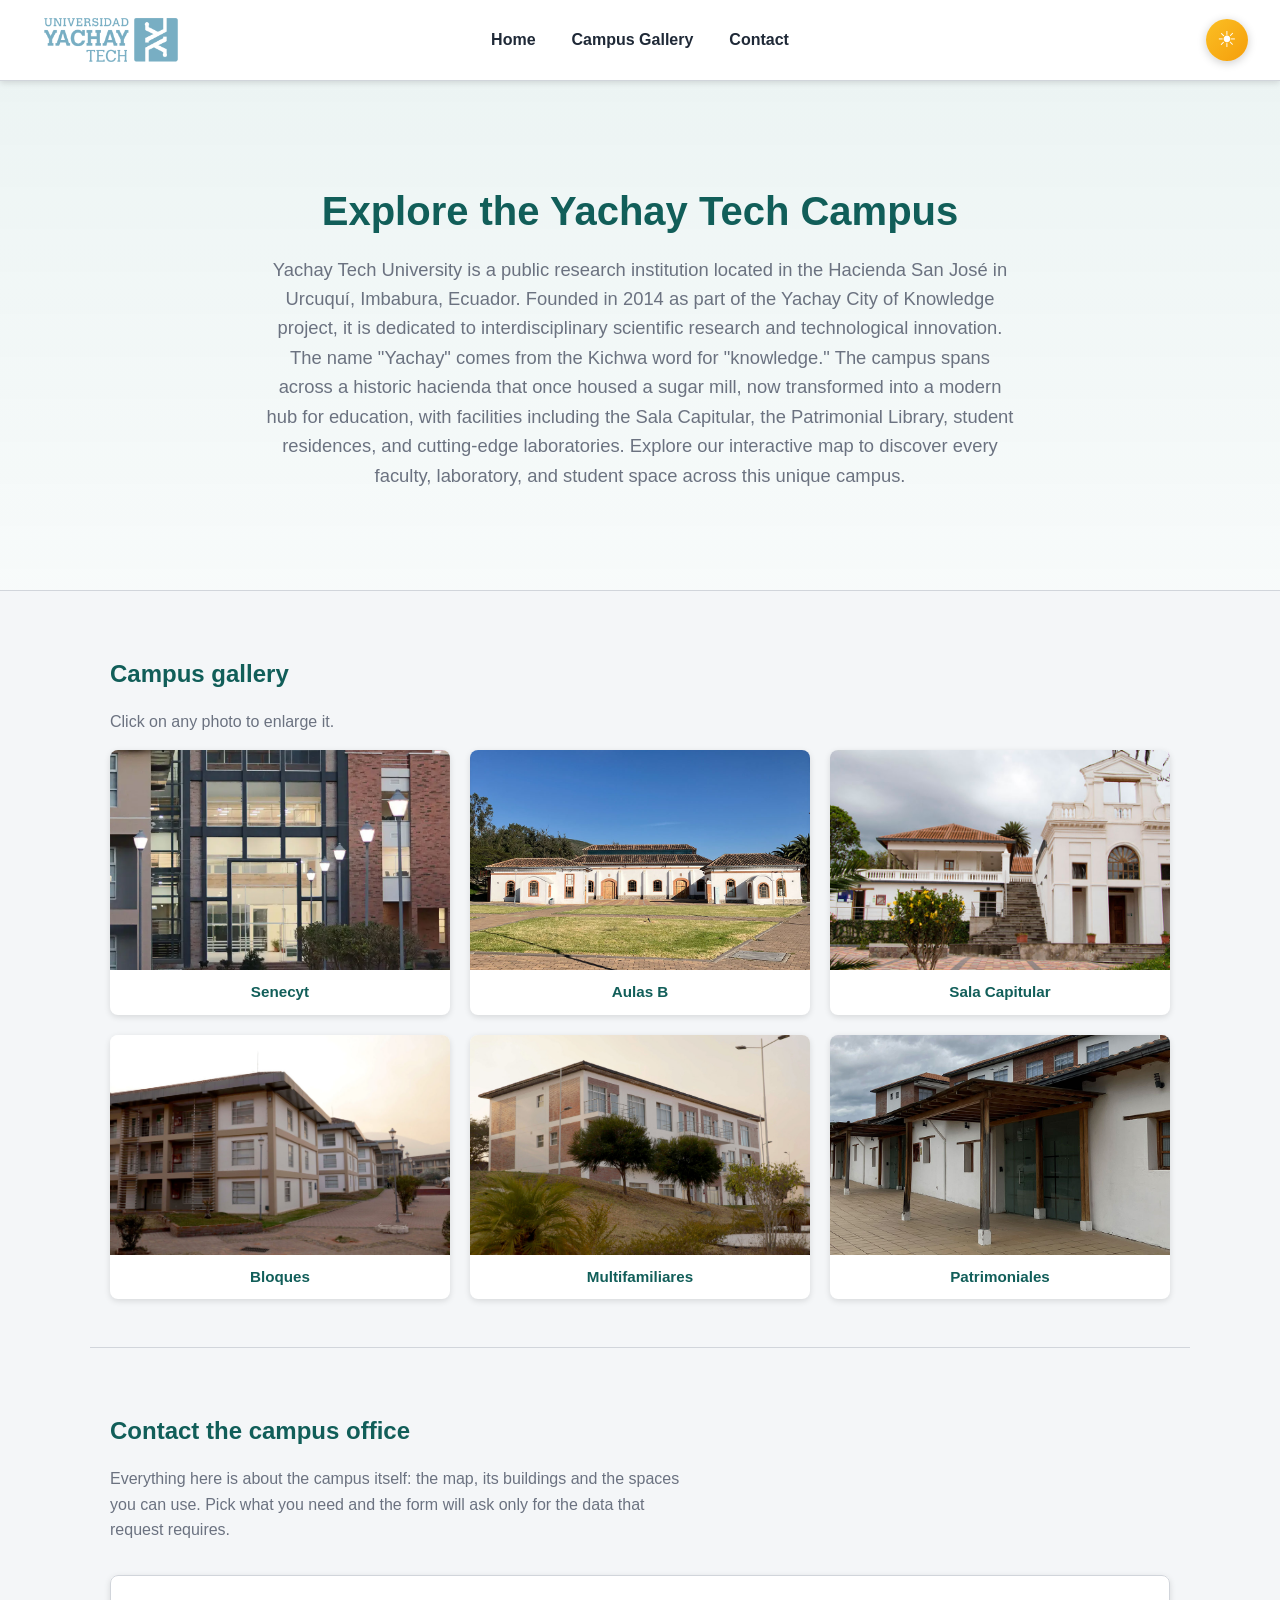
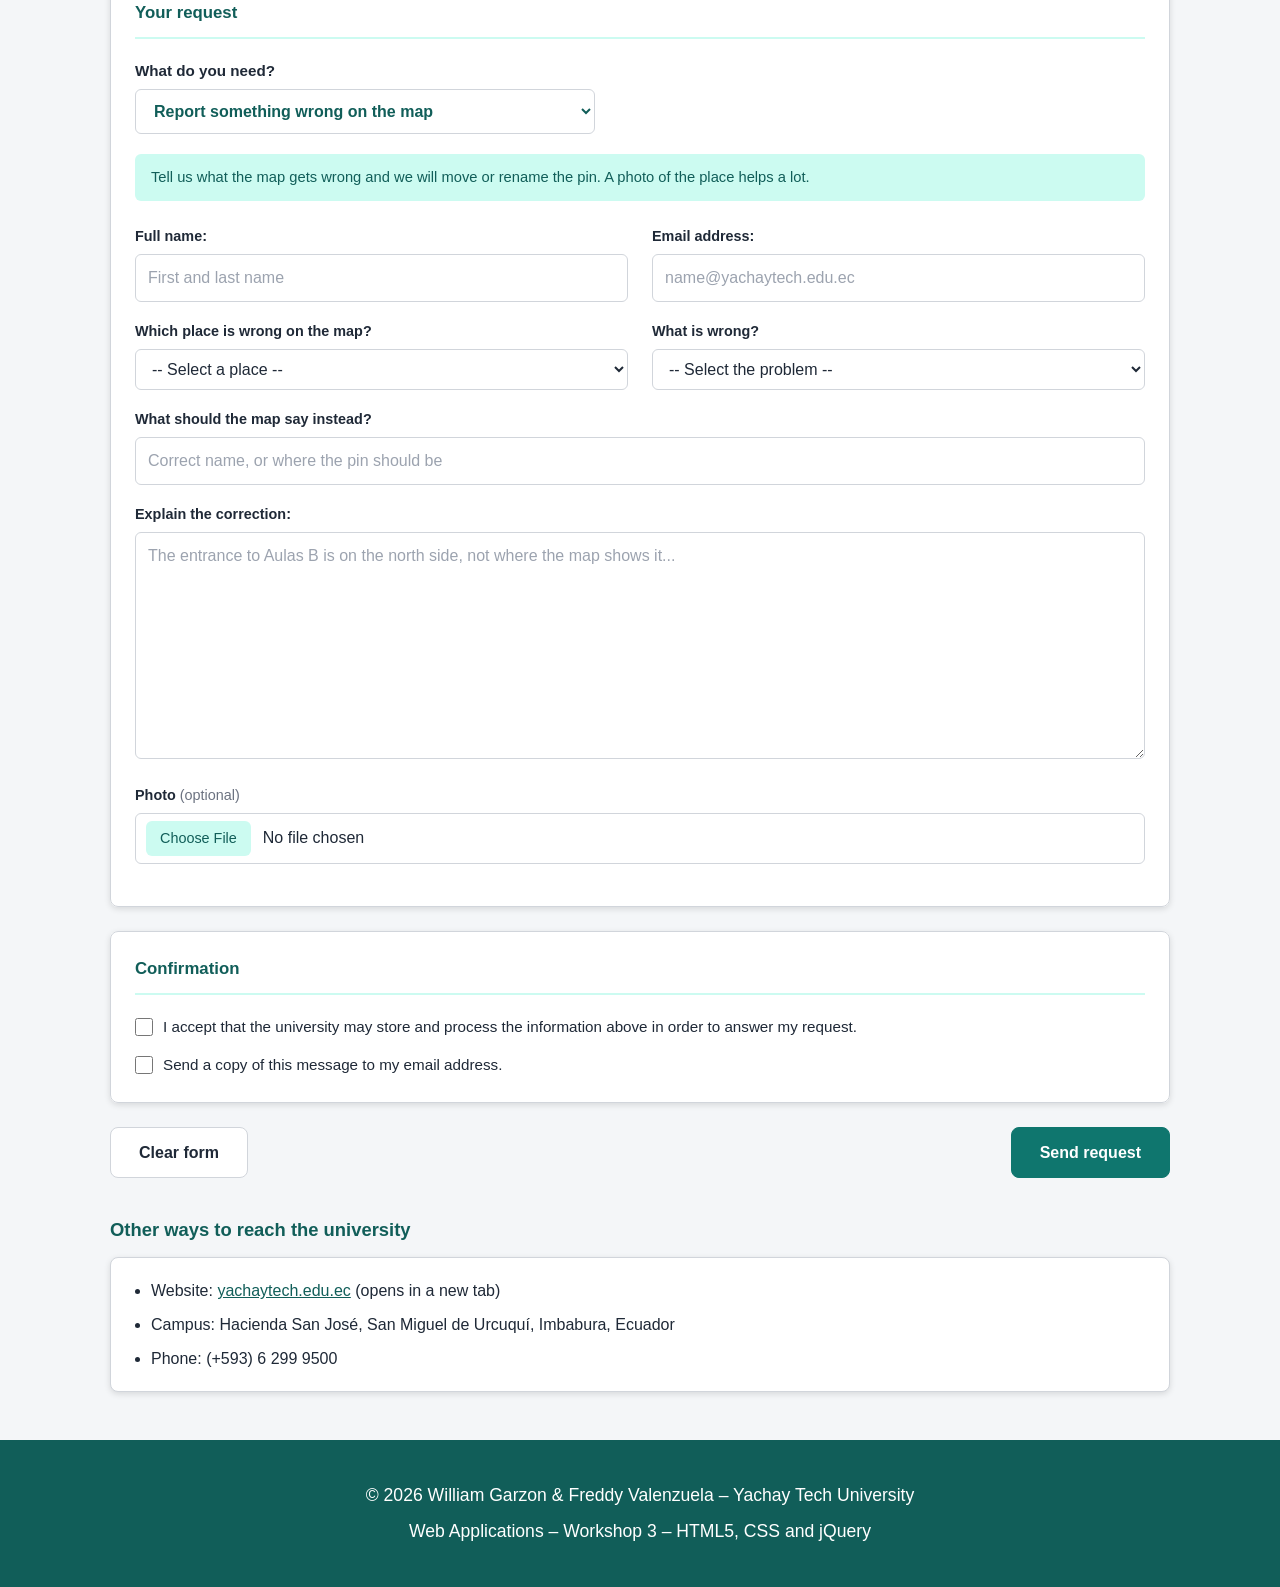
==== commit fdbd6e3f: "Merge branch 'main' of https://github.com/Freddyrex/aplicaciones-web-Workshop-3-" ====
--- a/index.html
+++ b/index.html
@@ -20,7 +20,7 @@
         </div>
         <ul class="nav-links">
             <li><a href="#home">Home</a></li>
-            <li><a href="#gallery">Campus Galerry</a></li>
+            <li><a href="#gallery">Campus Gallery</a></li>
             <li><a href="#contact">Contact</a></li>
         </ul>
         <button id="theme-toggle" class="theme-toggle" aria-label="Toggle dark mode">
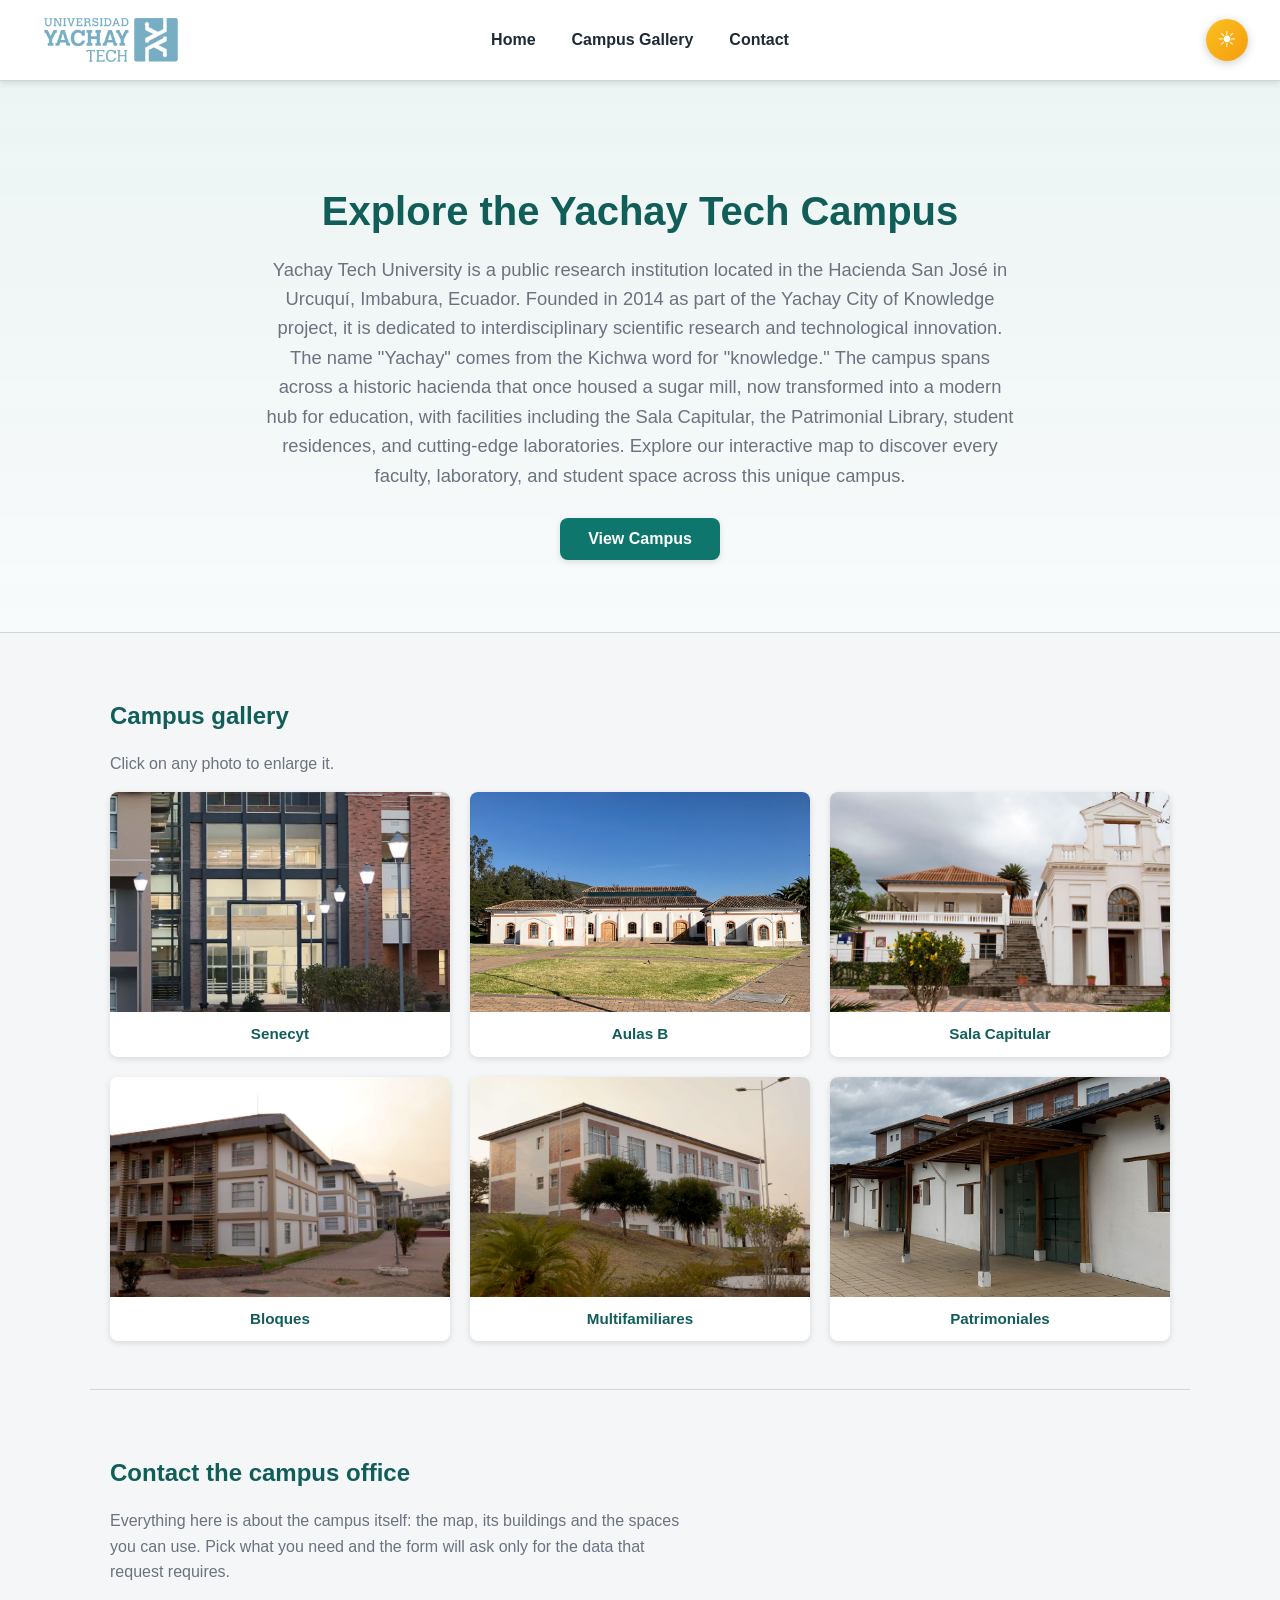
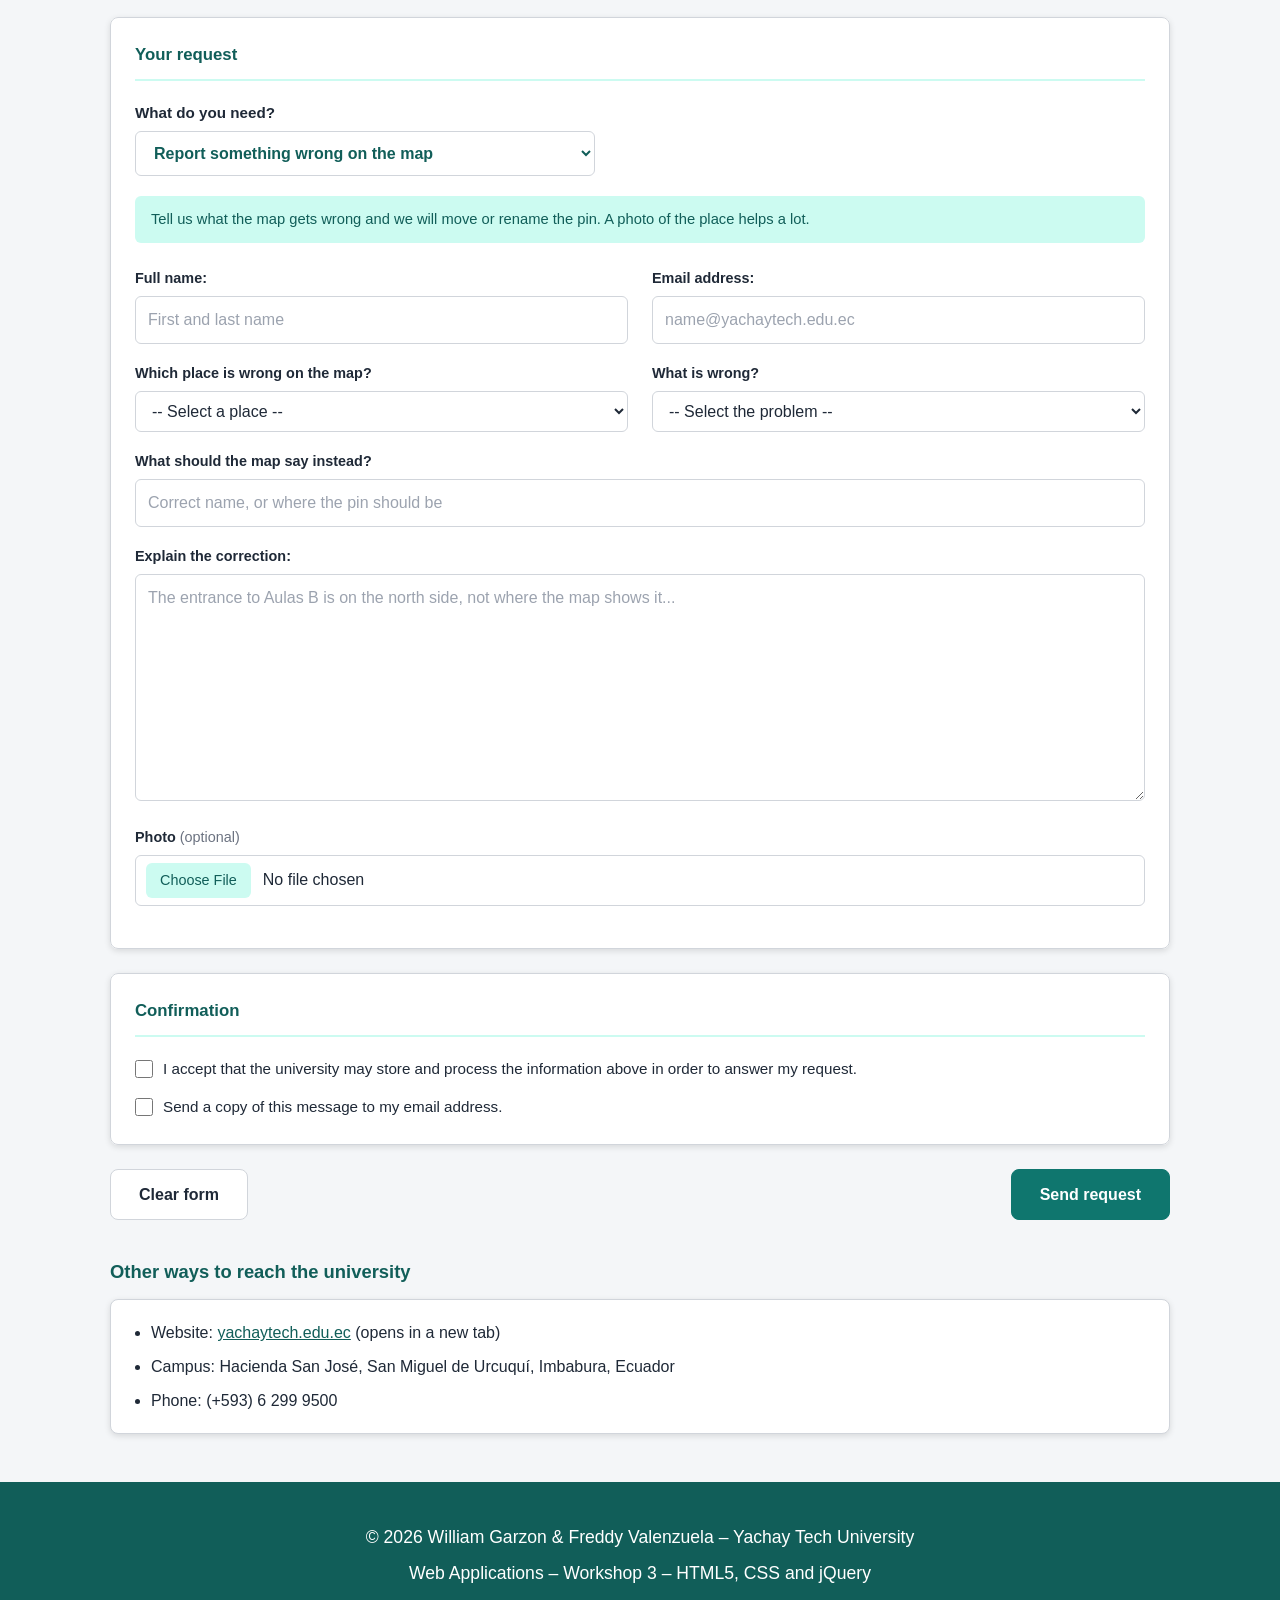
==== commit 4b584967: "Core: Actualizar y agregar boton con colores aleatoreos" ====
--- a/index.html
+++ b/index.html
@@ -41,6 +41,10 @@
                 with facilities including the Sala Capitular, the Patrimonial Library, student
                 residences, and cutting-edge laboratories. Explore our interactive map to
                 discover every faculty, laboratory, and student space across this unique campus.</p>
+
+            <!-- point 4.I: script.js paints the page with one of the six
+                 colours of Yachay and scrolls down to the gallery -->
+            <button type="button" id="hero-btn" class="hero-btn">View Campus</button>
         </div>
     </section>
 
--- a/style.css
+++ b/style.css
@@ -224,6 +224,29 @@
     max-width: 1100px;
     margin: 0 auto;
     padding: 48px 20px;
+}
+
+/* The navbar is sticky and 81px tall, so jumping to #gallery or to
+   #contact would leave the title hidden behind it. scroll-margin-top
+   tells the browser to stop that much earlier on every jump target. */
+#main,
+.hero-section,
+.section {
+    scroll-margin-top: 100px;
+}
+
+html {
+    scroll-behavior: smooth;
+}
+
+/* under 768px the navbar wraps into two rows and grows to 119px */
+@media (max-width: 768px) {
+
+    #main,
+    .hero-section,
+    .section {
+        scroll-margin-top: 140px;
+    }
 }
 
 .section-intro {
@@ -828,6 +851,10 @@
 /* users who prefer no animation */
 @media (prefers-reduced-motion: reduce) {
 
+    html {
+        scroll-behavior: auto;
+    }
+
     .btn,
     .gallery-img,
     .modal,
